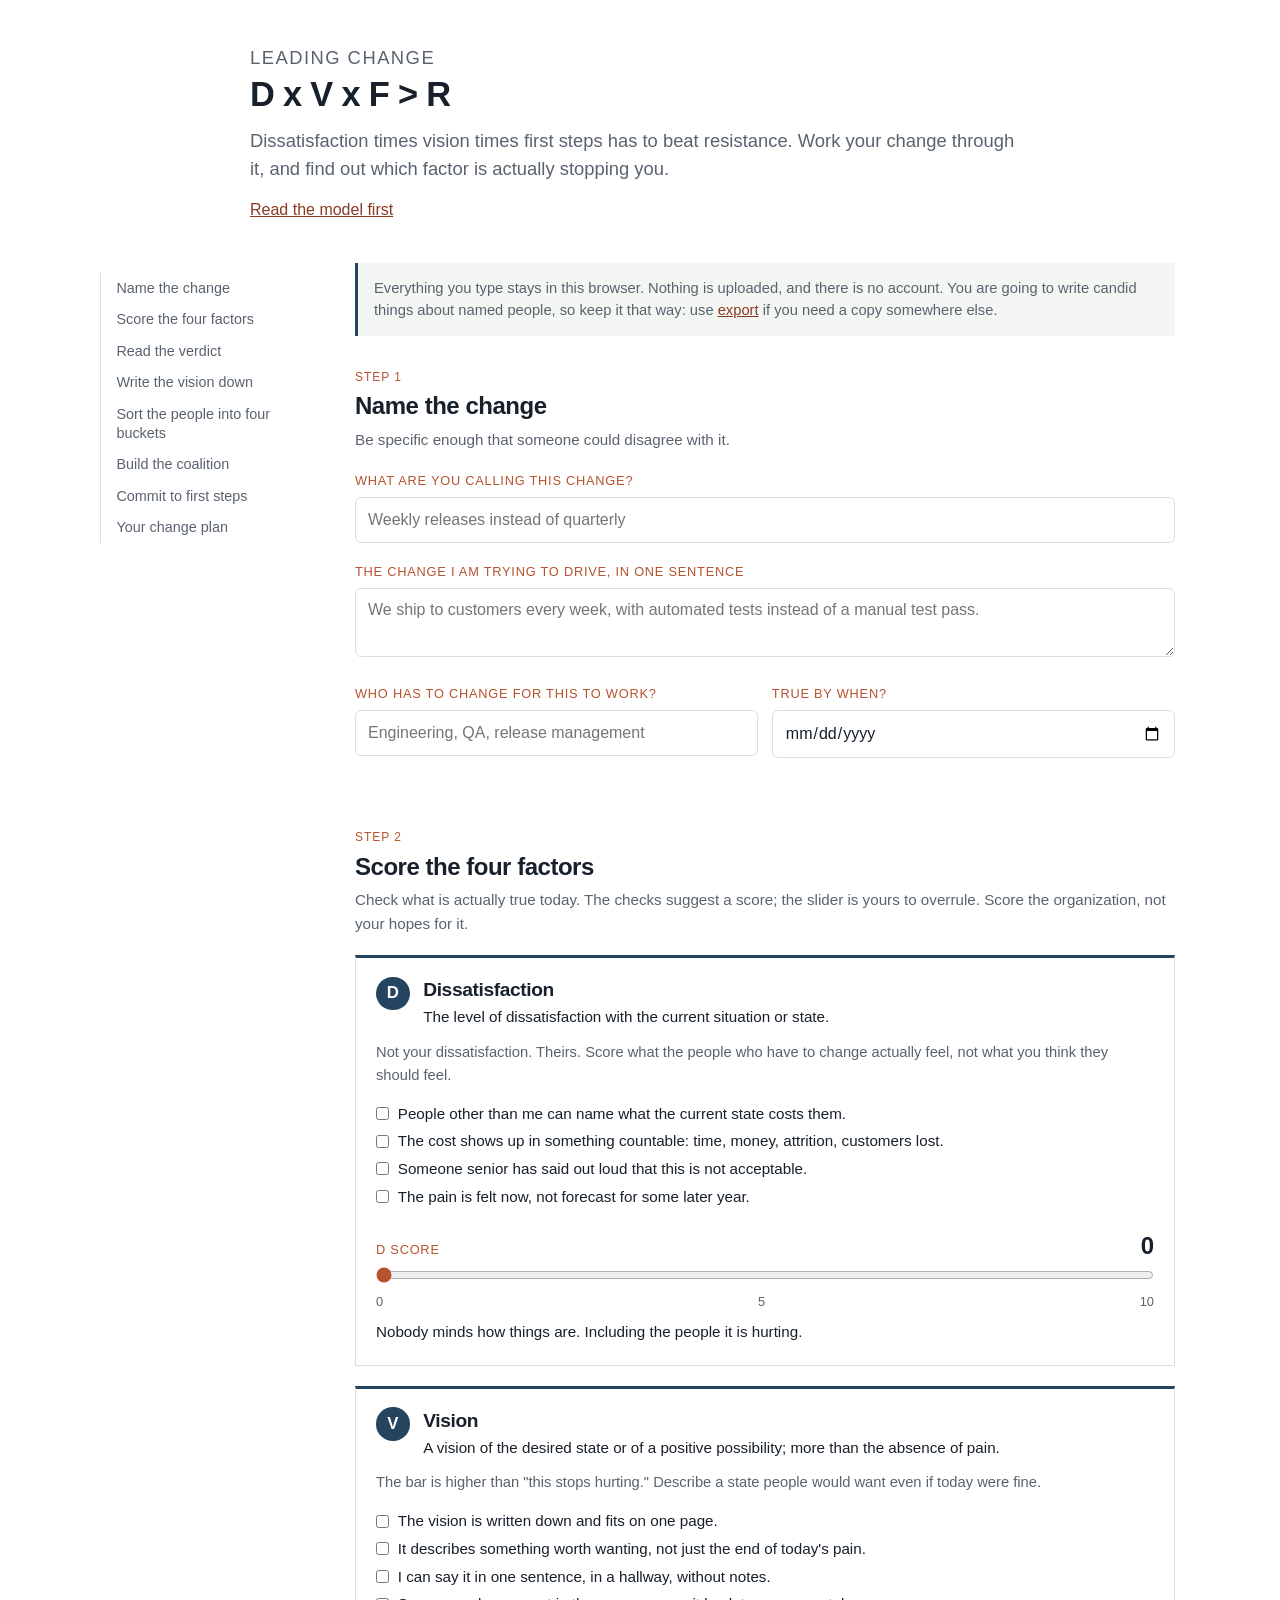
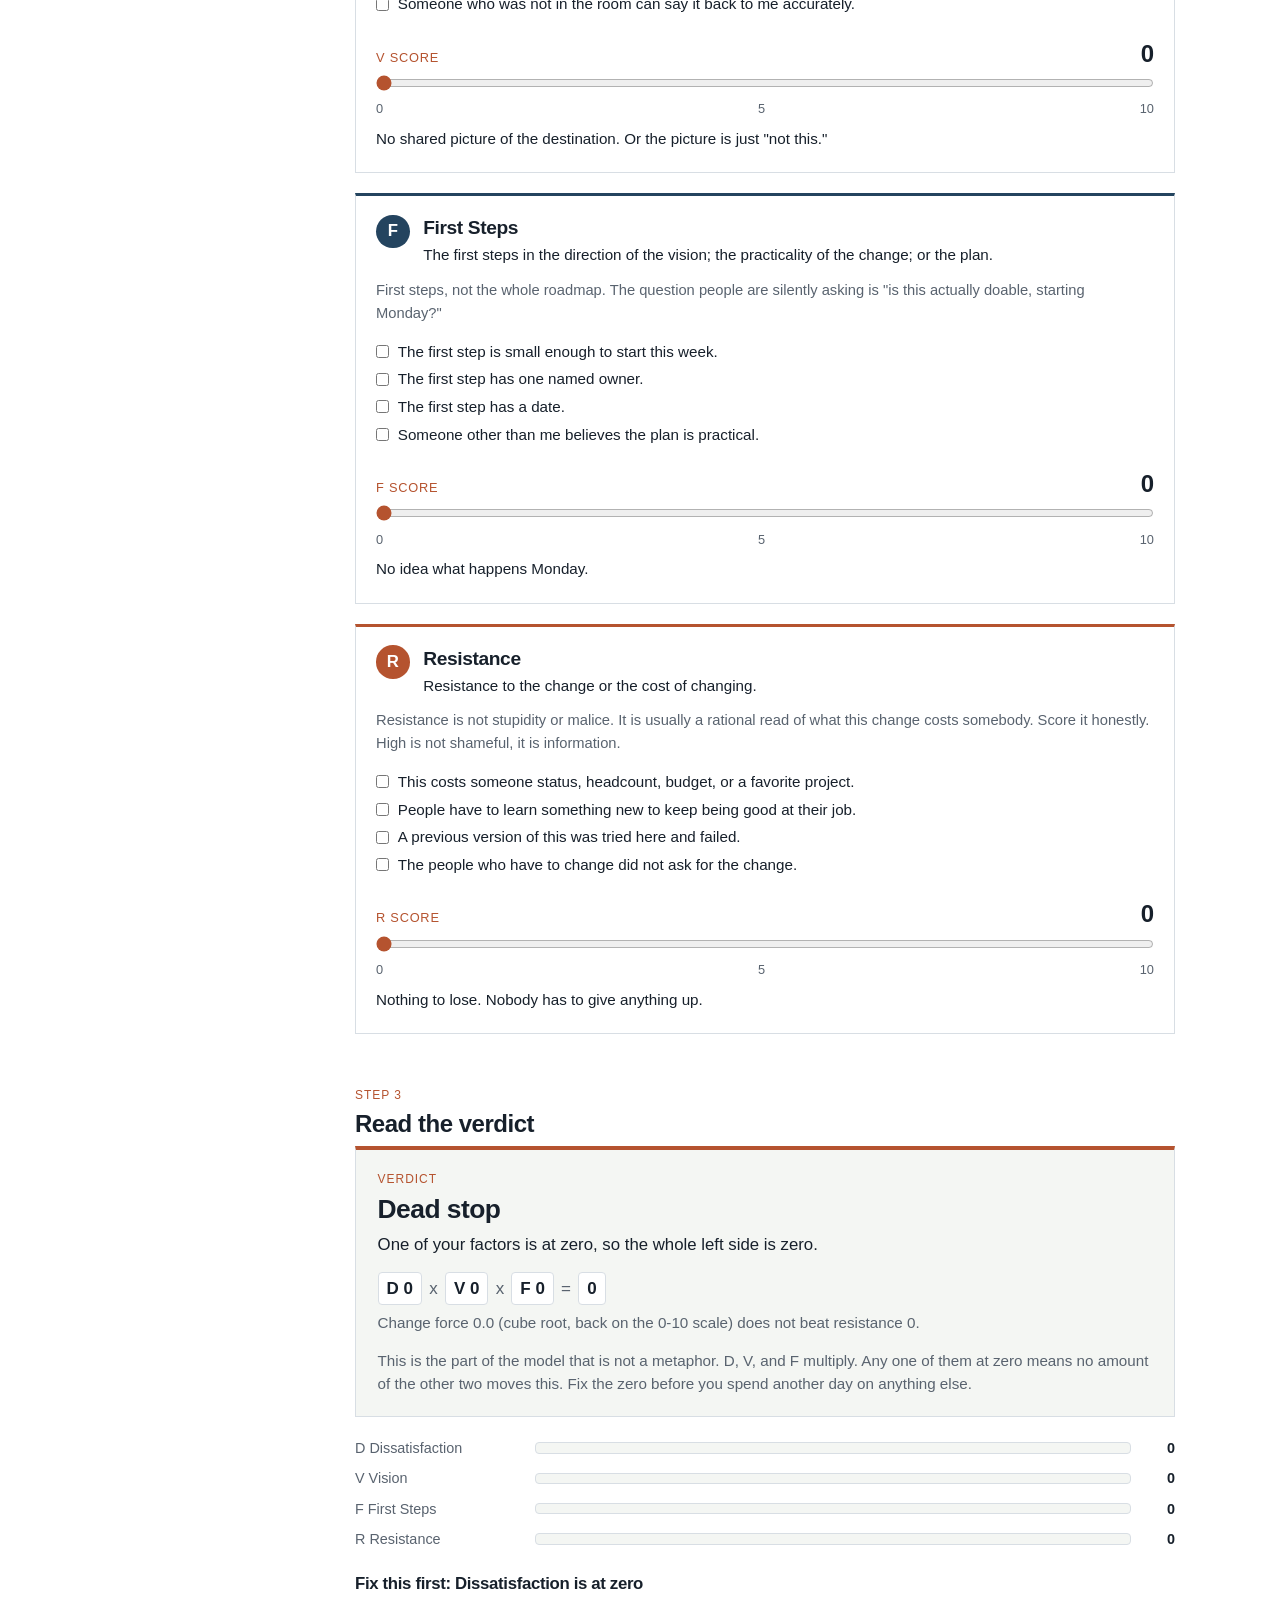
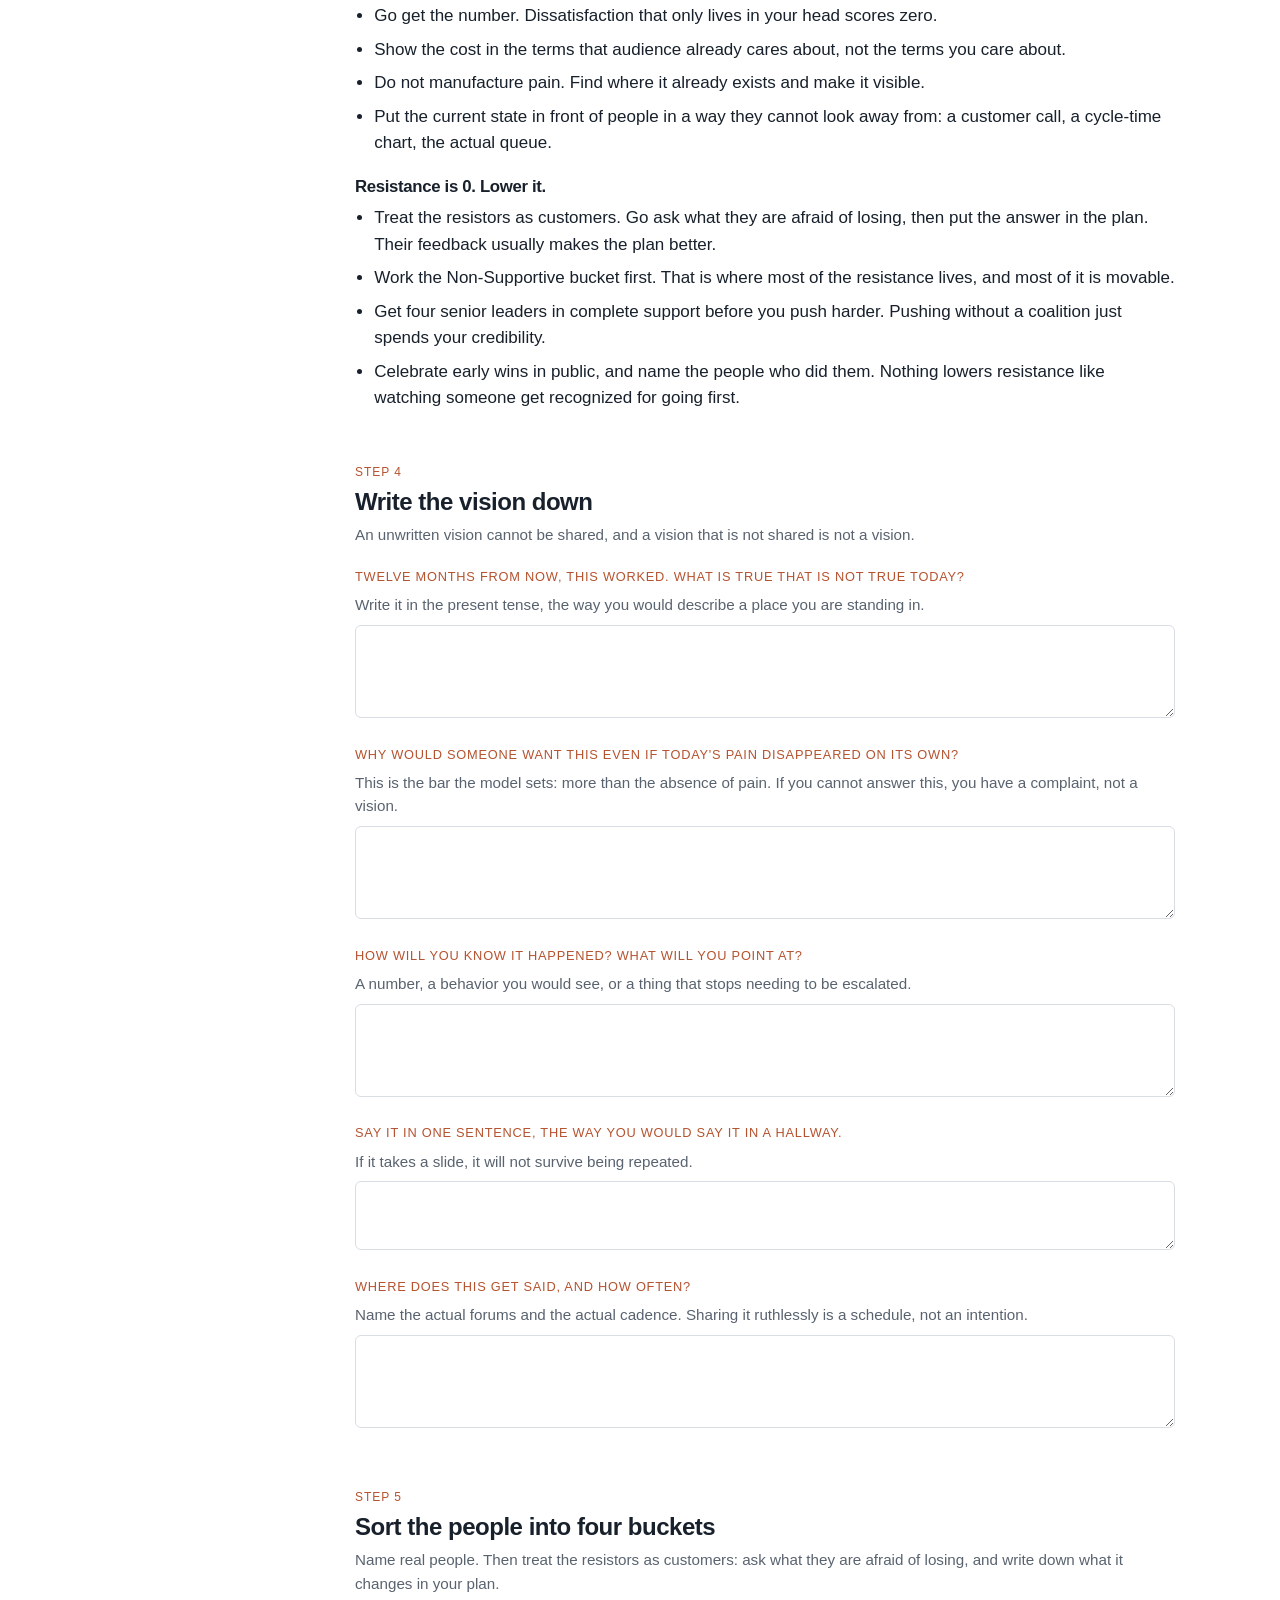
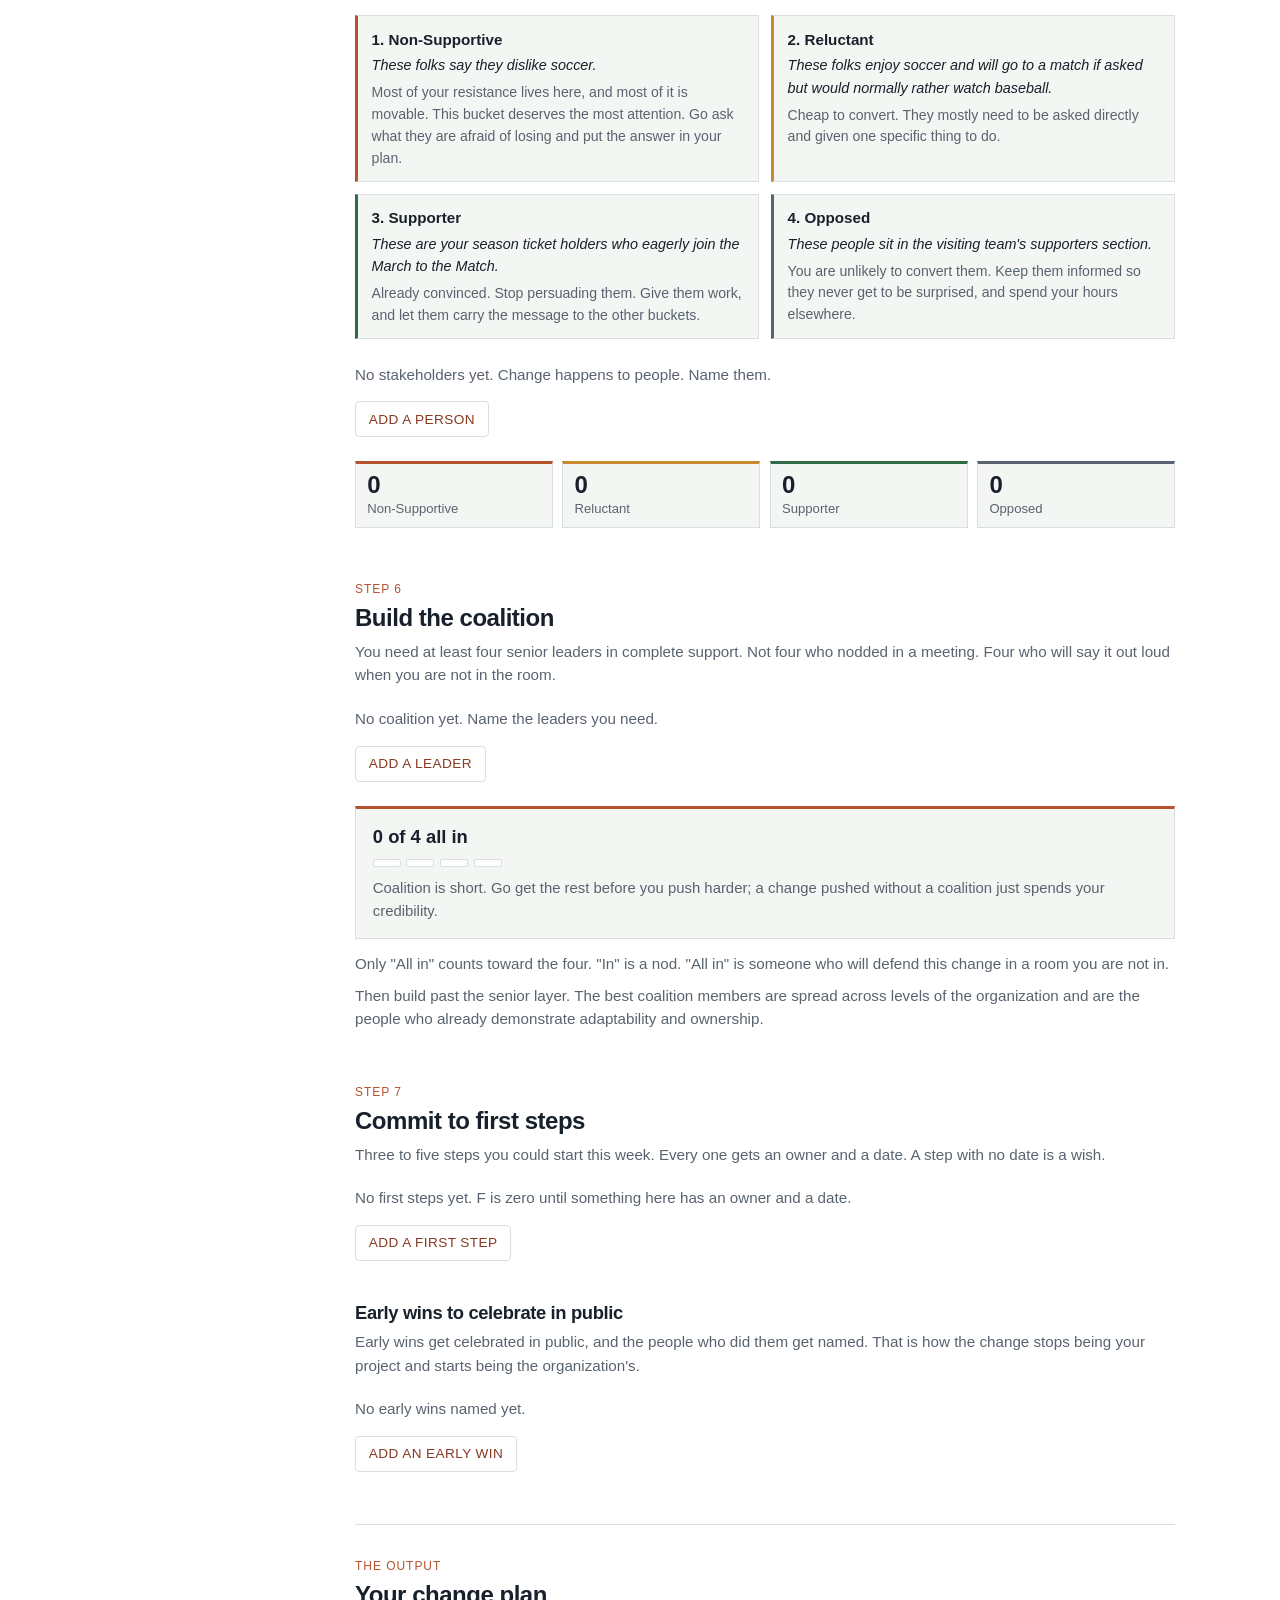
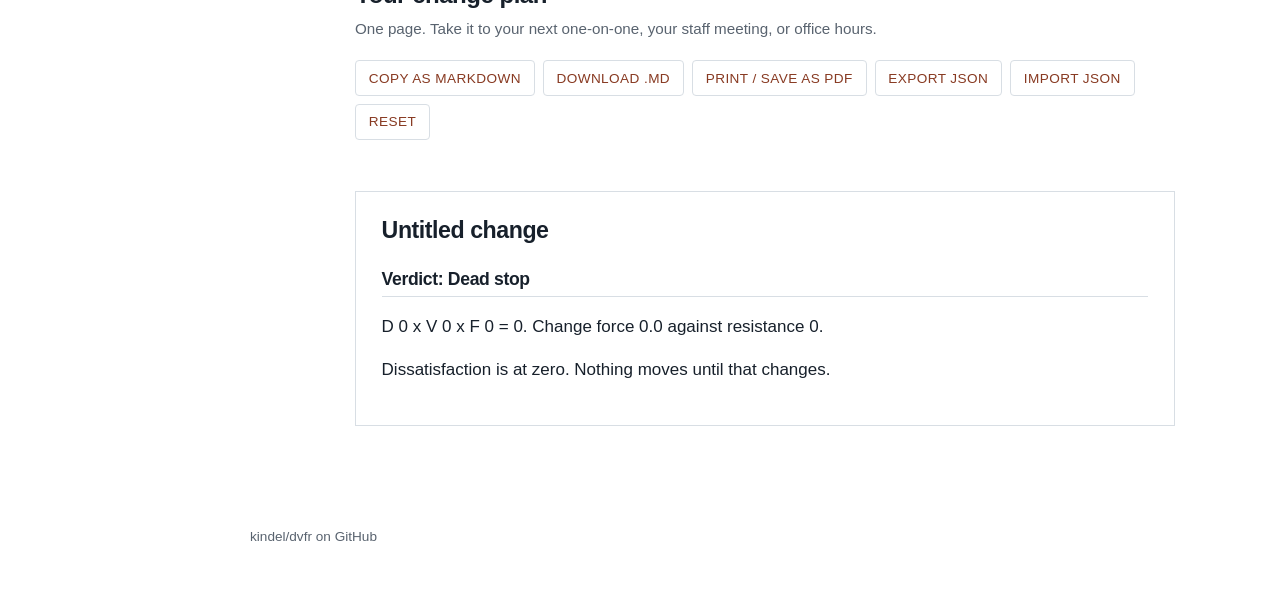
==== index.html @ 6edaa1fa "Add the D x V x F > R change workbook A browser-based workbook for the change model from "How to be " ====
<!DOCTYPE html>
<html lang="en">
<head>
  <meta charset="utf-8">
  <meta name="viewport" content="width=device-width, initial-scale=1">
  <title>Change workbook: D x V x F &gt; R</title>
  <link rel="stylesheet" href="css/dvfr.css">
</head>
<body>
  <main class="dvfr-page">
    <header class="dvfr-lede">
      <p class="dvfr-eyebrow">Leading change</p>
      <h1>D x V x F &gt; R</h1>
      <p>Dissatisfaction times vision times first steps has to beat resistance. Work your change
        through it, and find out which factor is actually stopping you.</p>
      <p class="dvfr-lede-links">
        <a href="guide.html" id="dvfr-guide-link">Read the model first</a>
      </p>
    </header>

    <div class="dvfr-shell">
      <nav class="dvfr-rail" id="dvfr-rail" aria-label="Workbook steps"></nav>

      <div class="dvfr-app" id="dvfr-app">
        <p class="dvfr-privacy" id="dvfr-privacy">
          Everything you type stays in this browser. Nothing is uploaded, and there is no account.
          You are going to write candid things about named people, so keep it that way: use
          <a href="#dvfr-step-plan">export</a> if you need a copy somewhere else.
        </p>

        <section class="dvfr-step" id="dvfr-step-change" aria-labelledby="dvfr-h-change">
          <p class="dvfr-eyebrow">Step 1</p>
          <h2 id="dvfr-h-change">Name the change</h2>
          <p class="dvfr-step-help">Be specific enough that someone could disagree with it.</p>

          <div class="dvfr-field">
            <label for="dvfr-title">What are you calling this change?</label>
            <input id="dvfr-title" type="text" autocomplete="off"
              placeholder="Weekly releases instead of quarterly">
          </div>

          <div class="dvfr-field">
            <label for="dvfr-sentence">The change I am trying to drive, in one sentence</label>
            <textarea id="dvfr-sentence" rows="2"
              placeholder="We ship to customers every week, with automated tests instead of a manual test pass."></textarea>
          </div>

          <div class="dvfr-grid-2">
            <div class="dvfr-field">
              <label for="dvfr-who">Who has to change for this to work?</label>
              <input id="dvfr-who" type="text" autocomplete="off"
                placeholder="Engineering, QA, release management">
            </div>
            <div class="dvfr-field">
              <label for="dvfr-by">True by when?</label>
              <input id="dvfr-by" type="date">
            </div>
          </div>
        </section>

        <section class="dvfr-step" id="dvfr-step-score" aria-labelledby="dvfr-h-score">
          <p class="dvfr-eyebrow">Step 2</p>
          <h2 id="dvfr-h-score">Score the four factors</h2>
          <p class="dvfr-step-help">Check what is actually true today. The checks suggest a score;
            the slider is yours to overrule. Score the organization, not your hopes for it.</p>
          <div id="dvfr-factors" class="dvfr-factors">
            <p class="dvfr-empty">Loading the model&hellip;</p>
          </div>
        </section>

        <section class="dvfr-step" id="dvfr-step-verdict" aria-labelledby="dvfr-h-verdict">
          <p class="dvfr-eyebrow">Step 3</p>
          <h2 id="dvfr-h-verdict">Read the verdict</h2>
          <div id="dvfr-verdict" class="dvfr-verdict" aria-live="polite"></div>
        </section>

        <section class="dvfr-step" id="dvfr-step-vision" aria-labelledby="dvfr-h-vision">
          <p class="dvfr-eyebrow">Step 4</p>
          <h2 id="dvfr-h-vision">Write the vision down</h2>
          <p class="dvfr-step-help">An unwritten vision cannot be shared, and a vision that is not
            shared is not a vision.</p>
          <div id="dvfr-vision"></div>
        </section>

        <section class="dvfr-step" id="dvfr-step-people" aria-labelledby="dvfr-h-people">
          <p class="dvfr-eyebrow">Step 5</p>
          <h2 id="dvfr-h-people">Sort the people into four buckets</h2>
          <p class="dvfr-step-help">Name real people. Then treat the resistors as customers: ask
            what they are afraid of losing, and write down what it changes in your plan.</p>
          <div id="dvfr-bucket-legend" class="dvfr-legend"></div>
          <div id="dvfr-people" class="dvfr-cards"></div>
          <p class="dvfr-actions">
            <button type="button" class="dvfr-btn" id="dvfr-add-person">Add a person</button>
          </p>
          <div id="dvfr-people-read" class="dvfr-readout" aria-live="polite"></div>
        </section>

        <section class="dvfr-step" id="dvfr-step-coalition" aria-labelledby="dvfr-h-coalition">
          <p class="dvfr-eyebrow">Step 6</p>
          <h2 id="dvfr-h-coalition">Build the coalition</h2>
          <p class="dvfr-step-help" id="dvfr-coalition-rule"></p>
          <div id="dvfr-coalition" class="dvfr-cards"></div>
          <p class="dvfr-actions">
            <button type="button" class="dvfr-btn" id="dvfr-add-ally">Add a leader</button>
          </p>
          <div id="dvfr-coalition-read" class="dvfr-readout" aria-live="polite"></div>
        </section>

        <section class="dvfr-step" id="dvfr-step-steps" aria-labelledby="dvfr-h-steps">
          <p class="dvfr-eyebrow">Step 7</p>
          <h2 id="dvfr-h-steps">Commit to first steps</h2>
          <p class="dvfr-step-help" id="dvfr-steps-help"></p>
          <div id="dvfr-steps" class="dvfr-cards"></div>
          <p class="dvfr-actions">
            <button type="button" class="dvfr-btn" id="dvfr-add-step">Add a first step</button>
          </p>
          <div id="dvfr-steps-read" class="dvfr-readout" aria-live="polite"></div>

          <h3 class="dvfr-subhead">Early wins to celebrate in public</h3>
          <p class="dvfr-step-help" id="dvfr-wins-help"></p>
          <div id="dvfr-wins" class="dvfr-cards"></div>
          <p class="dvfr-actions">
            <button type="button" class="dvfr-btn" id="dvfr-add-win">Add an early win</button>
          </p>
        </section>

        <section class="dvfr-step dvfr-step-plan" id="dvfr-step-plan" aria-labelledby="dvfr-h-plan">
          <p class="dvfr-eyebrow">The output</p>
          <h2 id="dvfr-h-plan">Your change plan</h2>
          <p class="dvfr-step-help dvfr-no-print">One page. Take it to your next one-on-one, your
            staff meeting, or office hours.</p>
          <p class="dvfr-actions dvfr-no-print">
            <button type="button" class="dvfr-btn" id="dvfr-copy">Copy as Markdown</button>
            <button type="button" class="dvfr-btn" id="dvfr-download">Download .md</button>
            <button type="button" class="dvfr-btn" id="dvfr-print">Print / Save as PDF</button>
            <button type="button" class="dvfr-btn" id="dvfr-export">Export JSON</button>
            <button type="button" class="dvfr-btn" id="dvfr-import">Import JSON</button>
            <button type="button" class="dvfr-btn dvfr-btn-danger" id="dvfr-reset">Reset</button>
            <input type="file" id="dvfr-import-file" accept="application/json,.json" hidden>
          </p>
          <p class="dvfr-status dvfr-no-print" id="dvfr-status" role="status"></p>
          <div id="dvfr-plan" class="dvfr-plan"></div>
        </section>
      </div>
    </div>

    <p class="dvfr-repo dvfr-no-print">
      <a href="https://github.com/kindel/dvfr" target="_blank" rel="noopener">kindel/dvfr on GitHub</a>
    </p>
  </main>
  <script src="js/dvfr.js" defer></script>
</body>
</html>
---- css/dvfr.css ----
:root {
  --dvfr-ink: var(--kld-ink, #17202b);
  --dvfr-paper: var(--kld-paper, #ffffff);
  --dvfr-line: var(--kld-line, #d8dee4);
  --dvfr-muted: var(--kld-muted, #59636f);
  --dvfr-accent: var(--kld-rust, #b5532f);
  --dvfr-accent-dark: var(--kld-rust-dark, #883a22);
  --dvfr-wash: var(--kld-wash, #f4f6f3);
  --dvfr-blue: var(--kld-blue, #24445f);
  --dvfr-sage: var(--kld-sage, #dce7dc);
  --dvfr-green: #2f6b46;
}

*,
*::before,
*::after {
  box-sizing: border-box;
}

html {
  color-scheme: light;
}

body {
  margin: 0;
  min-height: 100vh;
  background: var(--dvfr-paper);
  color: var(--dvfr-ink);
  font-family: Inter, "Avenir Next", "Segoe UI", Helvetica, Arial, sans-serif;
  font-size: 17px;
  line-height: 1.55;
}

a {
  color: var(--dvfr-accent-dark);
}

a:hover {
  color: var(--dvfr-accent);
}

h1, h2, h3, h4, h5 {
  font-weight: 650;
  line-height: 1.25;
  letter-spacing: -0.02em;
}

.dvfr-page {
  padding-bottom: 4rem;
}

.dvfr-eyebrow {
  margin: 0 0 0.3rem;
  font-size: 0.75rem;
  letter-spacing: 0.08em;
  text-transform: uppercase;
  color: var(--dvfr-accent);
}

.dvfr-lede {
  max-width: 820px;
  margin: 0 auto;
  padding: 2.75rem 1.25rem 0;
}

.dvfr-lede h1 {
  margin: 0 0 0.7rem;
  font-size: 2.15rem;
}

.dvfr-lede > p {
  margin: 0;
  color: var(--dvfr-muted);
  font-size: 1.15rem;
}

.dvfr-lede-links {
  margin-top: 0.9rem !important;
  font-size: 1rem !important;
}

.dvfr-back {
  max-width: 820px;
  margin: 0 auto;
  padding: 1.5rem 1.25rem 0;
  font-size: 0.95rem;
}

.dvfr-back a {
  text-decoration: none;
}

.dvfr-shell {
  max-width: 1120px;
  margin: 0 auto;
  padding: 0 1.25rem;
  display: grid;
  grid-template-columns: 1fr;
  gap: 0 2.5rem;
}

.dvfr-app {
  max-width: 820px;
  margin: 2.5rem auto 0;
  padding: 0 1.25rem;
  min-width: 0;
}

.dvfr-shell .dvfr-app {
  padding: 0;
}

/* ------------------------------------------------------------------- rail */

.dvfr-rail {
  display: none;
}

@media (min-width: 1040px) {
  .dvfr-shell {
    grid-template-columns: 210px minmax(0, 1fr);
  }

  .dvfr-rail {
    display: block;
    position: sticky;
    top: 1.5rem;
    align-self: start;
    margin-top: 3.1rem;
    border-left: 1px solid var(--dvfr-line);
  }

  .dvfr-shell .dvfr-app {
    margin-top: 2.5rem;
  }
}

.dvfr-rail-list {
  list-style: none;
  counter-reset: rail;
  margin: 0;
  padding: 0;
}

.dvfr-rail-link {
  display: block;
  padding: 0.4rem 0 0.4rem 0.9rem;
  margin-left: -1px;
  border-left: 2px solid transparent;
  color: var(--dvfr-muted);
  text-decoration: none;
  font-size: 0.9rem;
  line-height: 1.3;
}

.dvfr-rail-link:hover {
  color: var(--dvfr-accent);
  border-left-color: var(--dvfr-accent);
}

/* ------------------------------------------------------------------ steps */

.dvfr-privacy {
  margin: 0 0 2rem;
  padding: 0.85rem 1rem;
  background: var(--dvfr-wash);
  border-left: 3px solid var(--dvfr-blue);
  color: var(--dvfr-muted);
  font-size: 0.92rem;
}

.dvfr-step {
  margin: 0 0 3.25rem;
  scroll-margin-top: 1.5rem;
}

.dvfr-step h2 {
  margin: 0 0 0.4rem;
  font-size: 1.5rem;
}

.dvfr-subhead {
  margin: 2.5rem 0 0.4rem;
  font-size: 1.15rem;
}

.dvfr-step-help,
.dvfr-help {
  margin: 0 0 1.25rem;
  color: var(--dvfr-muted);
  font-size: 0.95rem;
}

.dvfr-help {
  margin: 0 0 0.5rem;
}

.dvfr-empty {
  color: var(--dvfr-muted);
  font-size: 0.95rem;
}

/* ----------------------------------------------------------------- fields */

.dvfr-field {
  margin: 0 0 1.15rem;
}

.dvfr-field label {
  display: block;
  font-size: 0.8rem;
  letter-spacing: 0.06em;
  text-transform: uppercase;
  color: var(--dvfr-accent);
  margin-bottom: 0.4rem;
}

.dvfr-field input,
.dvfr-field textarea,
.dvfr-select {
  width: 100%;
  font: inherit;
  font-size: 1rem;
  color: var(--dvfr-ink);
  background: var(--dvfr-paper);
  border: 1px solid var(--dvfr-line);
  border-radius: 6px;
  padding: 0.6rem 0.75rem;
}

.dvfr-field textarea {
  resize: vertical;
  line-height: 1.5;
}

.dvfr-field input:focus,
.dvfr-field textarea:focus,
.dvfr-select:focus,
.dvfr-range:focus-visible,
.dvfr-btn:focus-visible,
.dvfr-link-btn:focus-visible,
.dvfr-rail-link:focus-visible,
.dvfr-check input:focus-visible {
  outline: 2px solid var(--dvfr-accent);
  outline-offset: 2px;
  border-color: var(--dvfr-accent);
}

.dvfr-select {
  appearance: none;
  -webkit-appearance: none;
  background-image: url("data:image/svg+xml,%3Csvg xmlns='http://www.w3.org/2000/svg' viewBox='0 0 12 8'%3E%3Cpolyline points='1,1 6,6 11,1' fill='none' stroke='%2317202b' stroke-width='1.5' stroke-linecap='round' stroke-linejoin='round'/%3E%3C/svg%3E");
  background-repeat: no-repeat;
  background-position: right 0.7rem center;
  background-size: 0.7rem;
  padding-right: 2rem;
}

.dvfr-grid-2,
.dvfr-grid-3 {
  display: grid;
  gap: 0 0.85rem;
  grid-template-columns: 1fr 1fr;
}

.dvfr-grid-3 {
  grid-template-columns: 1fr 1fr 1fr;
}

@media (max-width: 620px) {
  .dvfr-grid-2,
  .dvfr-grid-3 {
    grid-template-columns: 1fr;
  }
}

/* ---------------------------------------------------------------- factors */

.dvfr-factor {
  border: 1px solid var(--dvfr-line);
  border-top: 3px solid var(--dvfr-blue);
  background: var(--dvfr-paper);
  padding: 1.15rem 1.25rem 1.35rem;
  margin: 0 0 1.25rem;
}

.dvfr-factor-r {
  border-top-color: var(--dvfr-accent);
}

.dvfr-factor-head {
  display: flex;
  gap: 0.85rem;
  align-items: flex-start;
}

.dvfr-factor-letter {
  flex: 0 0 auto;
  display: inline-flex;
  align-items: center;
  justify-content: center;
  width: 2.1rem;
  height: 2.1rem;
  border-radius: 50%;
  background: var(--dvfr-blue);
  color: #fff;
  font-weight: 650;
  font-size: 1.05rem;
}

.dvfr-factor-r .dvfr-factor-letter,
.dvfr-guide-card.dvfr-factor-r .dvfr-factor-letter {
  background: var(--dvfr-accent);
}

.dvfr-factor-head-text h3 {
  margin: 0.1rem 0 0.2rem;
  font-size: 1.2rem;
}

.dvfr-factor-def {
  margin: 0;
  color: var(--dvfr-ink);
  font-size: 0.95rem;
}

.dvfr-factor-help {
  margin: 0.75rem 0 1rem;
  color: var(--dvfr-muted);
  font-size: 0.92rem;
}

.dvfr-checks {
  list-style: none;
  margin: 0 0 1.25rem;
  padding: 0;
}

.dvfr-checks li {
  margin: 0 0 0.4rem;
}

.dvfr-check {
  display: flex;
  gap: 0.55rem;
  align-items: flex-start;
  font-size: 0.95rem;
  line-height: 1.4;
  cursor: pointer;
}

.dvfr-check input {
  margin: 0.28rem 0 0;
  accent-color: var(--dvfr-accent);
  flex: 0 0 auto;
}

.dvfr-score-row {
  display: flex;
  align-items: baseline;
  justify-content: space-between;
  gap: 1rem;
}

.dvfr-score-label {
  font-size: 0.8rem;
  letter-spacing: 0.06em;
  text-transform: uppercase;
  color: var(--dvfr-accent);
}

.dvfr-score-value {
  font-size: 1.5rem;
  font-weight: 650;
  font-variant-numeric: tabular-nums;
}

.dvfr-range {
  width: 100%;
  margin: 0.2rem 0 0;
  accent-color: var(--dvfr-accent);
}

.dvfr-scale {
  display: flex;
  justify-content: space-between;
  color: var(--dvfr-muted);
  font-size: 0.8rem;
}

.dvfr-anchor {
  margin: 0.5rem 0 0;
  font-size: 0.95rem;
  color: var(--dvfr-ink);
}

.dvfr-suggestion {
  margin: 0.5rem 0 0;
  font-size: 0.88rem;
  color: var(--dvfr-muted);
}

.dvfr-link-btn {
  appearance: none;
  background: none;
  border: none;
  padding: 0;
  font: inherit;
  font-size: inherit;
  color: var(--dvfr-accent-dark);
  text-decoration: underline;
  cursor: pointer;
}

.dvfr-link-btn:hover {
  color: var(--dvfr-accent);
}

/* ---------------------------------------------------------------- verdict */

.dvfr-verdict-head {
  border: 1px solid var(--dvfr-line);
  border-top: 4px solid var(--dvfr-blue);
  background: var(--dvfr-wash);
  padding: 1.25rem 1.35rem;
}

.dvfr-verdict-zero,
.dvfr-verdict-stalled {
  border-top-color: var(--dvfr-accent);
}

.dvfr-verdict-fragile {
  border-top-color: #c8892f;
}

.dvfr-verdict-moving,
.dvfr-verdict-unstoppable {
  border-top-color: var(--dvfr-green);
}

.dvfr-verdict-label {
  margin: 0 0 0.35rem;
  font-size: 1.65rem;
}

.dvfr-verdict-headline {
  margin: 0 0 0.9rem;
  font-size: 1.05rem;
}

.dvfr-verdict-body {
  margin: 0.9rem 0 0;
  color: var(--dvfr-muted);
  font-size: 0.95rem;
}

.dvfr-math {
  display: flex;
  flex-wrap: wrap;
  align-items: center;
  gap: 0.45rem;
  margin: 0 0 0.35rem;
}

.dvfr-math-part {
  display: inline-block;
  background: var(--dvfr-paper);
  border: 1px solid var(--dvfr-line);
  border-radius: 4px;
  padding: 0.15rem 0.5rem;
  font-variant-numeric: tabular-nums;
  font-weight: 600;
}

.dvfr-math-op {
  color: var(--dvfr-muted);
}

.dvfr-math-scale {
  margin: 0;
  font-size: 0.95rem;
  color: var(--dvfr-muted);
}

.dvfr-bars {
  margin: 1.25rem 0 0;
}

.dvfr-bar-row {
  display: grid;
  grid-template-columns: 10.5rem minmax(0, 1fr) 2rem;
  align-items: center;
  gap: 0.75rem;
  margin: 0 0 0.5rem;
  font-size: 0.9rem;
}

.dvfr-bar-label {
  color: var(--dvfr-muted);
}

.dvfr-bar-row.is-weak .dvfr-bar-label,
.dvfr-bar-row.is-weak .dvfr-bar-value {
  color: var(--dvfr-accent-dark);
  font-weight: 650;
}

.dvfr-bar-track {
  display: block;
  height: 0.7rem;
  background: var(--dvfr-wash);
  border: 1px solid var(--dvfr-line);
  border-radius: 4px;
  overflow: hidden;
}

.dvfr-bar-fill {
  display: block;
  height: 100%;
  background: var(--dvfr-blue);
}

.dvfr-bar-row.is-resistance .dvfr-bar-fill {
  background: var(--dvfr-accent);
}

.dvfr-bar-row.is-weak .dvfr-bar-fill {
  background: var(--dvfr-accent-dark);
}

.dvfr-bar-value {
  text-align: right;
  font-variant-numeric: tabular-nums;
  font-weight: 600;
}

@media (max-width: 620px) {
  .dvfr-bar-row {
    grid-template-columns: 7.5rem minmax(0, 1fr) 1.6rem;
    font-size: 0.82rem;
  }
}

.dvfr-plays {
  margin: 1.5rem 0 0;
}

.dvfr-plays h4 {
  margin: 1.25rem 0 0.5rem;
  font-size: 1.05rem;
}

.dvfr-plays ul {
  margin: 0;
  padding-left: 1.2rem;
}

.dvfr-plays li {
  margin: 0 0 0.45rem;
}

/* ----------------------------------------------------------------- people */

.dvfr-legend {
  display: grid;
  grid-template-columns: 1fr 1fr;
  gap: 0.75rem;
  margin: 0 0 1.5rem;
}

@media (max-width: 620px) {
  .dvfr-legend {
    grid-template-columns: 1fr;
  }
}

/* Each bucket sets one variable, so cards, legend tiles and tally tiles can tint
   themselves without depending on rule order. */
.dvfr-bucket-non_supportive { --dvfr-bucket: var(--dvfr-accent); }
.dvfr-bucket-reluctant { --dvfr-bucket: #c8892f; }
.dvfr-bucket-supporter { --dvfr-bucket: var(--dvfr-green); }
.dvfr-bucket-opposed { --dvfr-bucket: var(--dvfr-muted); }

.dvfr-ally-not_asked { --dvfr-ally: var(--dvfr-line); }
.dvfr-ally-asked { --dvfr-ally: #c8892f; }
.dvfr-ally-in { --dvfr-ally: var(--dvfr-sage); }
.dvfr-ally-all_in { --dvfr-ally: var(--dvfr-green); }

.dvfr-legend-item {
  border: 1px solid var(--dvfr-line);
  border-left: 3px solid var(--dvfr-bucket, var(--dvfr-muted));
  background: var(--dvfr-wash);
  padding: 0.7rem 0.85rem;
}

.dvfr-legend-name {
  margin: 0 0 0.2rem;
  font-weight: 650;
  font-size: 0.95rem;
}

.dvfr-legend-def {
  margin: 0 0 0.35rem;
  font-size: 0.9rem;
  font-style: italic;
  color: var(--dvfr-ink);
}

.dvfr-legend-guide {
  margin: 0;
  font-size: 0.88rem;
  color: var(--dvfr-muted);
}

.dvfr-card {
  border: 1px solid var(--dvfr-line);
  border-left: 3px solid var(--dvfr-bucket, var(--dvfr-ally, var(--dvfr-line)));
  background: var(--dvfr-paper);
  padding: 1rem 1.1rem 0.35rem;
  margin: 0 0 0.85rem;
}

.dvfr-card-actions {
  margin: 0 0 0.75rem;
  text-align: right;
}

.dvfr-remove {
  font-size: 0.85rem;
  color: var(--dvfr-muted);
}

.dvfr-actions {
  display: flex;
  flex-wrap: wrap;
  gap: 0.5rem;
  margin: 0 0 1.5rem;
}

.dvfr-btn {
  appearance: none;
  font: inherit;
  font-size: 0.85rem;
  letter-spacing: 0.03em;
  text-transform: uppercase;
  color: var(--dvfr-accent-dark);
  background: var(--dvfr-paper);
  border: 1px solid var(--dvfr-line);
  border-radius: 4px;
  padding: 0.4rem 0.8rem;
  cursor: pointer;
}

.dvfr-btn:hover {
  border-color: var(--dvfr-accent);
  color: var(--dvfr-accent);
}

.dvfr-btn-primary {
  background: var(--dvfr-accent);
  border-color: var(--dvfr-accent);
  color: #fff;
  text-decoration: none;
  display: inline-block;
}

.dvfr-btn-primary:hover {
  background: var(--dvfr-accent-dark);
  border-color: var(--dvfr-accent-dark);
  color: #fff;
}

.dvfr-btn-danger:hover {
  border-color: var(--dvfr-accent);
  color: var(--dvfr-accent);
}

.dvfr-status {
  margin: -0.75rem 0 1.25rem;
  min-height: 1.2rem;
  font-size: 0.9rem;
  color: var(--dvfr-muted);
}

.dvfr-readout {
  margin: 0.5rem 0 0;
}

.dvfr-tally {
  display: grid;
  grid-template-columns: repeat(4, 1fr);
  gap: 0.6rem;
  margin: 0 0 1rem;
}

@media (max-width: 620px) {
  .dvfr-tally {
    grid-template-columns: repeat(2, 1fr);
  }
}

.dvfr-tally-item {
  border: 1px solid var(--dvfr-line);
  border-top: 3px solid var(--dvfr-bucket, var(--dvfr-muted));
  background: var(--dvfr-wash);
  padding: 0.5rem 0.7rem;
}

.dvfr-tally-count {
  display: block;
  font-size: 1.5rem;
  font-weight: 650;
  line-height: 1.1;
}

.dvfr-tally-name {
  display: block;
  font-size: 0.82rem;
  color: var(--dvfr-muted);
}

.dvfr-warning {
  margin: 0 0 0.6rem;
  padding: 0.6rem 0.85rem;
  border-left: 3px solid var(--dvfr-accent);
  background: var(--dvfr-wash);
  font-size: 0.93rem;
}

.dvfr-worklist {
  margin: 1.25rem 0 0;
}

.dvfr-worklist h4 {
  margin: 0 0 0.5rem;
  font-size: 1rem;
}

.dvfr-worklist ol {
  margin: 0;
  padding-left: 1.25rem;
}

.dvfr-worklist li {
  margin: 0 0 0.35rem;
  font-size: 0.95rem;
}

.dvfr-flag {
  display: inline-block;
  margin-left: 0.4rem;
  font-size: 0.7rem;
  letter-spacing: 0.04em;
  text-transform: uppercase;
  color: var(--dvfr-accent-dark);
  border: 1px solid var(--dvfr-line);
  background: var(--dvfr-wash);
  padding: 0.05rem 0.4rem;
  border-radius: 3px;
  vertical-align: middle;
}

/* -------------------------------------------------------------- coalition */

.dvfr-meter {
  border: 1px solid var(--dvfr-line);
  border-top: 3px solid var(--dvfr-accent);
  background: var(--dvfr-wash);
  padding: 0.9rem 1.05rem;
  margin: 0 0 0.85rem;
}

.dvfr-meter.is-met {
  border-top-color: var(--dvfr-green);
}

.dvfr-meter-count {
  margin: 0 0 0.5rem;
  font-size: 1.15rem;
  font-weight: 650;
}

.dvfr-pips {
  display: flex;
  gap: 0.35rem;
  margin: 0 0 0.6rem;
}

.dvfr-pip {
  width: 1.75rem;
  height: 0.5rem;
  border-radius: 2px;
  background: var(--dvfr-paper);
  border: 1px solid var(--dvfr-line);
}

.dvfr-pip.is-on {
  background: var(--dvfr-green);
  border-color: var(--dvfr-green);
}

.dvfr-meter-note {
  margin: 0;
  font-size: 0.93rem;
  color: var(--dvfr-muted);
}

/* ------------------------------------------------------------------- plan */

.dvfr-step-plan {
  border-top: 1px solid var(--dvfr-line);
  padding-top: 2rem;
}

.dvfr-plan {
  border: 1px solid var(--dvfr-line);
  background: var(--dvfr-paper);
  padding: 1.5rem 1.6rem;
}

.dvfr-plan-title {
  margin: 0 0 0.75rem;
  font-size: 1.45rem;
}

.dvfr-plan-line {
  margin: 0 0 0.3rem;
  font-size: 0.95rem;
}

.dvfr-plan-label {
  display: inline-block;
  margin-right: 0.4rem;
  font-size: 0.75rem;
  letter-spacing: 0.06em;
  text-transform: uppercase;
  color: var(--dvfr-accent);
}

.dvfr-plan-block {
  margin: 1.5rem 0 0;
}

.dvfr-plan-block h4 {
  margin: 0 0 0.5rem;
  font-size: 1.1rem;
  padding-bottom: 0.3rem;
  border-bottom: 1px solid var(--dvfr-line);
}

.dvfr-plan-block h5 {
  margin: 0.9rem 0 0.3rem;
  font-size: 0.95rem;
  color: var(--dvfr-accent-dark);
}

.dvfr-plan-block ul {
  margin: 0;
  padding-left: 1.2rem;
}

.dvfr-plan-block li {
  margin: 0 0 0.4rem;
  font-size: 0.95rem;
}

.dvfr-plan-sub {
  margin: 0.75rem 0 0;
}

.dvfr-plan-sub p:last-child {
  margin: 0;
  font-size: 0.95rem;
}

.dvfr-plan-quote {
  margin: 0 0 0.75rem;
  padding-left: 0.9rem;
  border-left: 3px solid var(--dvfr-accent);
  font-size: 1.05rem;
}

.dvfr-plan-note {
  color: var(--dvfr-muted);
  font-size: 0.9rem;
}

.dvfr-plan-meta {
  display: inline-block;
  margin-left: 0.4rem;
  font-size: 0.8rem;
  color: var(--dvfr-muted);
  font-variant-numeric: tabular-nums;
}

/* ------------------------------------------------------------------ guide */

.dvfr-guide-formula {
  border: 1px solid var(--dvfr-line);
  background: var(--dvfr-wash);
  padding: 1.5rem 1.6rem;
  margin: 0 0 2.5rem;
}

.dvfr-formula-row {
  display: flex;
  flex-wrap: wrap;
  align-items: center;
  gap: 0.6rem;
  margin: 0 0 1rem;
  font-size: 1.75rem;
  font-weight: 650;
}

.dvfr-formula-letter {
  display: inline-flex;
  align-items: center;
  justify-content: center;
  min-width: 2.6rem;
  height: 2.6rem;
  border-radius: 50%;
  background: var(--dvfr-blue);
  color: #fff;
}

.dvfr-formula-row .dvfr-formula-letter:last-child {
  background: var(--dvfr-accent);
}

.dvfr-formula-op {
  color: var(--dvfr-muted);
}

.dvfr-formula-statement {
  margin: 0 0 0.75rem;
  font-size: 1.1rem;
}

.dvfr-formula-note {
  margin: 0;
  color: var(--dvfr-muted);
  font-size: 0.97rem;
}

.dvfr-guide-grid {
  display: grid;
  grid-template-columns: 1fr 1fr;
  gap: 0.85rem;
  margin: 0 0 2.5rem;
}

@media (max-width: 620px) {
  .dvfr-guide-grid {
    grid-template-columns: 1fr;
  }
}

.dvfr-guide-card {
  border: 1px solid var(--dvfr-line);
  border-top: 3px solid var(--dvfr-blue);
  padding: 1rem 1.1rem;
}

.dvfr-guide-card.dvfr-factor-r {
  border-top-color: var(--dvfr-accent);
}

.dvfr-guide-card h3 {
  margin: 0.6rem 0 0.3rem;
  font-size: 1.15rem;
}

.dvfr-guide-card p {
  font-size: 0.93rem;
  margin: 0 0 0.5rem;
}

.dvfr-guide-card p:last-child {
  margin-bottom: 0;
  color: var(--dvfr-muted);
}

.dvfr-guide-buckets-list {
  margin: 0 0 2.5rem;
  padding-left: 1.25rem;
}

.dvfr-guide-buckets-list li {
  margin: 0 0 1rem;
  padding-left: 0.75rem;
  border-left: 3px solid var(--dvfr-line);
}

.dvfr-guide-buckets-list h3 {
  margin: 0 0 0.2rem;
  font-size: 1.1rem;
}

.dvfr-guide-buckets-list p {
  margin: 0 0 0.3rem;
  font-size: 0.95rem;
}

.dvfr-guide-intro {
  color: var(--dvfr-muted);
}

.dvfr-guide-section h2 {
  margin: 1.75rem 0 0.4rem;
  font-size: 1.25rem;
}

.dvfr-guide-section p {
  margin: 0;
}

.dvfr-guide-cta {
  margin: 2.5rem 0 1rem;
}

.dvfr-source {
  margin: 0;
  color: var(--dvfr-muted);
  font-size: 0.92rem;
}

.dvfr-repo {
  max-width: 820px;
  margin: 3rem auto 0;
  padding: 0 1.25rem;
  font-size: 0.85rem;
}

.dvfr-repo a {
  text-decoration: none;
  color: var(--dvfr-muted);
}

.dvfr-repo a:hover {
  color: var(--dvfr-accent);
}

/* ------------------------------------------------------------------ print */

@media print {
  body {
    font-size: 11pt;
    background: #fff;
  }

  .dvfr-lede,
  .dvfr-rail,
  .dvfr-privacy,
  .dvfr-repo,
  .dvfr-no-print,
  .dvfr-step:not(.dvfr-step-plan) {
    display: none !important;
  }

  .dvfr-shell {
    display: block;
    padding: 0;
    max-width: none;
  }

  .dvfr-app {
    margin: 0;
    padding: 0;
    max-width: none;
  }

  .dvfr-step-plan {
    border-top: none;
    padding-top: 0;
    margin: 0;
  }

  .dvfr-step-plan h2 {
    display: none;
  }

  .dvfr-step-plan .dvfr-eyebrow {
    display: none;
  }

  .dvfr-plan {
    border: none;
    padding: 0;
  }

  .dvfr-plan-block {
    break-inside: avoid;
  }

  a {
    color: #000;
    text-decoration: none;
  }
}
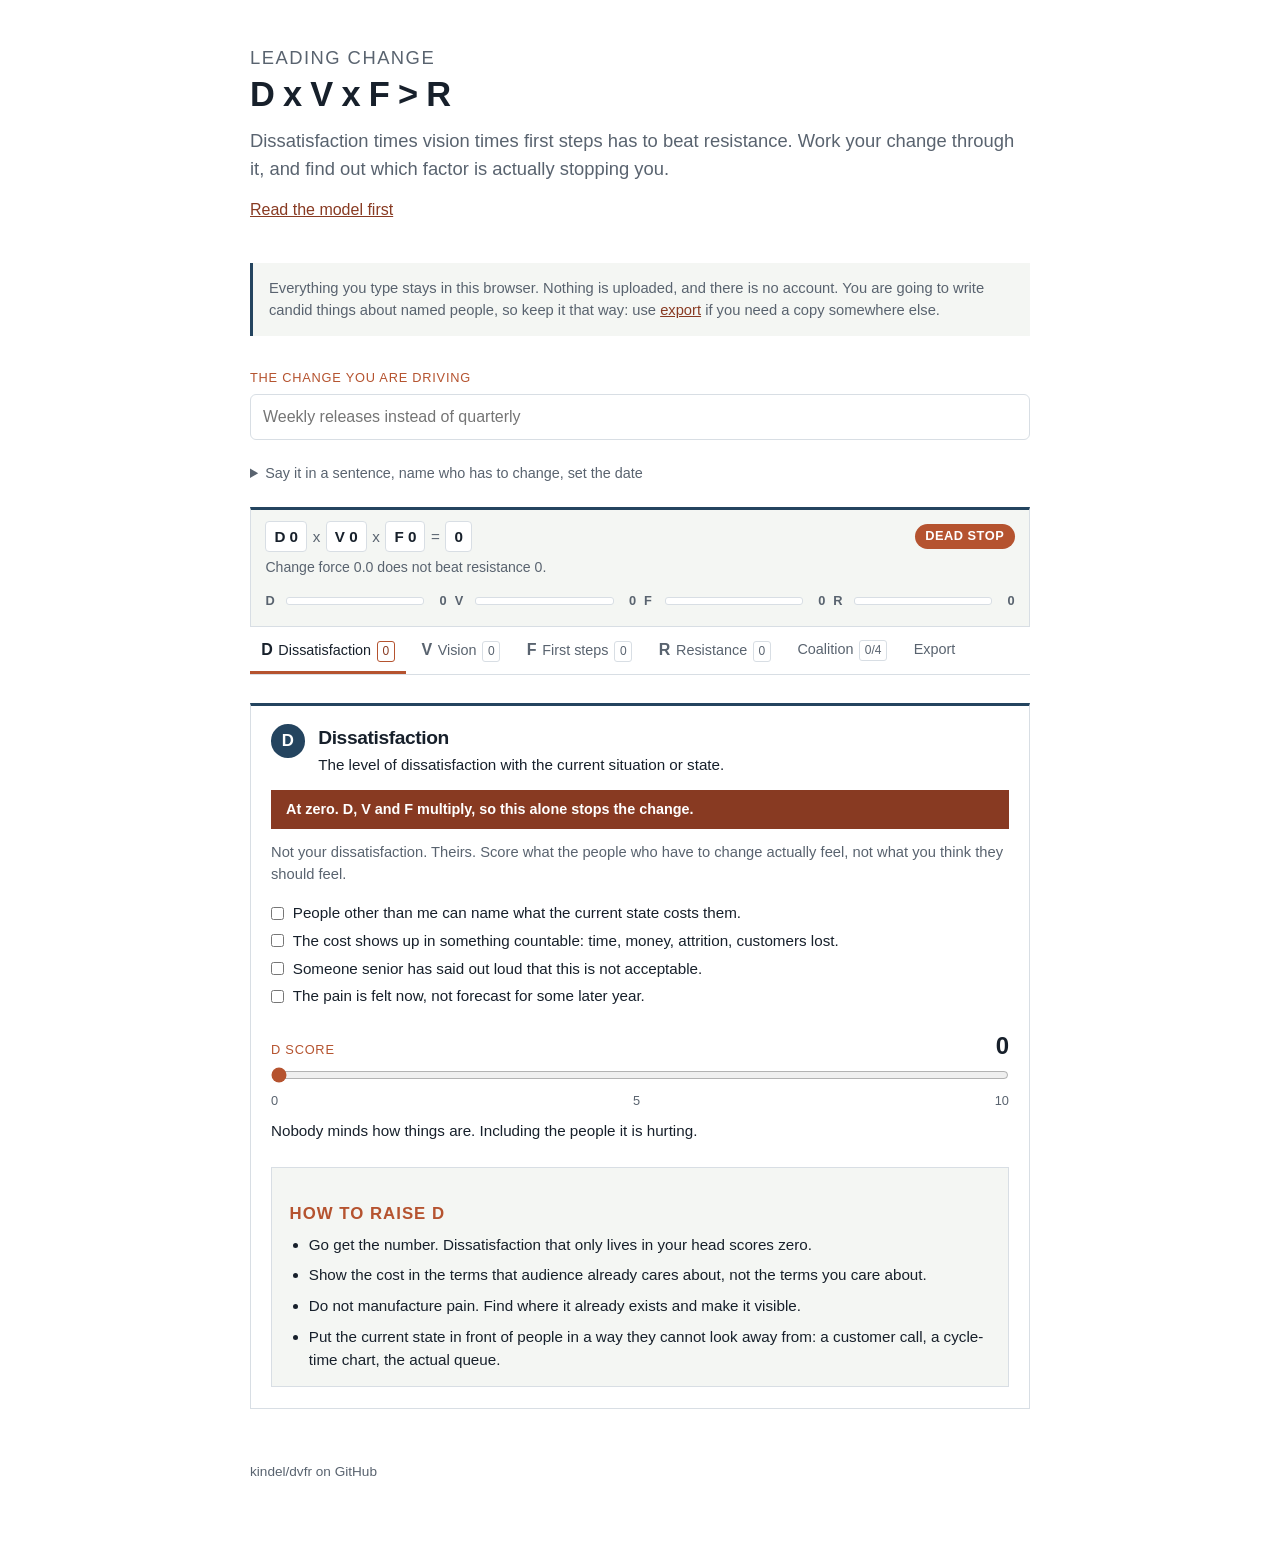
==== commit 093fe1c1: "Make the workbook tabbed with the score always on screen One tab per term of the formula plus coalit" ====
--- a/index.html
+++ b/index.html
@@ -18,73 +18,129 @@
       </p>
     </header>
 
-    <div class="dvfr-shell">
-      <nav class="dvfr-rail" id="dvfr-rail" aria-label="Workbook steps"></nav>
+    <div class="dvfr-app" id="dvfr-app">
+      <p class="dvfr-privacy" id="dvfr-privacy">
+        Everything you type stays in this browser. Nothing is uploaded, and there is no account.
+        You are going to write candid things about named people, so keep it that way: use
+        <a href="#dvfr-panel-export" data-dvfr-tab="export">export</a> if you need a copy somewhere
+        else.
+      </p>
 
-      <div class="dvfr-app" id="dvfr-app">
-        <p class="dvfr-privacy" id="dvfr-privacy">
-          Everything you type stays in this browser. Nothing is uploaded, and there is no account.
-          You are going to write candid things about named people, so keep it that way: use
-          <a href="#dvfr-step-plan">export</a> if you need a copy somewhere else.
-        </p>
-
-        <section class="dvfr-step" id="dvfr-step-change" aria-labelledby="dvfr-h-change">
-          <p class="dvfr-eyebrow">Step 1</p>
-          <h2 id="dvfr-h-change">Name the change</h2>
-          <p class="dvfr-step-help">Be specific enough that someone could disagree with it.</p>
-
-          <div class="dvfr-field">
-            <label for="dvfr-title">What are you calling this change?</label>
-            <input id="dvfr-title" type="text" autocomplete="off"
-              placeholder="Weekly releases instead of quarterly">
-          </div>
-
-          <div class="dvfr-field">
-            <label for="dvfr-sentence">The change I am trying to drive, in one sentence</label>
-            <textarea id="dvfr-sentence" rows="2"
-              placeholder="We ship to customers every week, with automated tests instead of a manual test pass."></textarea>
-          </div>
-
-          <div class="dvfr-grid-2">
+      <section class="dvfr-change" aria-labelledby="dvfr-h-change">
+        <h2 class="dvfr-visually-hidden" id="dvfr-h-change">Name the change</h2>
+        <div class="dvfr-field dvfr-field-title">
+          <label for="dvfr-title">The change you are driving</label>
+          <input id="dvfr-title" type="text" autocomplete="off"
+            placeholder="Weekly releases instead of quarterly">
+        </div>
+        <details class="dvfr-change-more">
+          <summary>Say it in a sentence, name who has to change, set the date</summary>
+          <div class="dvfr-change-more-body">
             <div class="dvfr-field">
-              <label for="dvfr-who">Who has to change for this to work?</label>
-              <input id="dvfr-who" type="text" autocomplete="off"
-                placeholder="Engineering, QA, release management">
+              <label for="dvfr-sentence">The change I am trying to drive, in one sentence</label>
+              <textarea id="dvfr-sentence" rows="2"
+                placeholder="We ship to customers every week, with automated tests instead of a manual test pass."></textarea>
             </div>
-            <div class="dvfr-field">
-              <label for="dvfr-by">True by when?</label>
-              <input id="dvfr-by" type="date">
+            <div class="dvfr-grid-2">
+              <div class="dvfr-field">
+                <label for="dvfr-who">Who has to change for this to work?</label>
+                <input id="dvfr-who" type="text" autocomplete="off"
+                  placeholder="Engineering, QA, release management">
+              </div>
+              <div class="dvfr-field">
+                <label for="dvfr-by">True by when?</label>
+                <input id="dvfr-by" type="date">
+              </div>
             </div>
           </div>
-        </section>
+        </details>
+      </section>
 
-        <section class="dvfr-step" id="dvfr-step-score" aria-labelledby="dvfr-h-score">
-          <p class="dvfr-eyebrow">Step 2</p>
-          <h2 id="dvfr-h-score">Score the four factors</h2>
-          <p class="dvfr-step-help">Check what is actually true today. The checks suggest a score;
-            the slider is yours to overrule. Score the organization, not your hopes for it.</p>
-          <div id="dvfr-factors" class="dvfr-factors">
-            <p class="dvfr-empty">Loading the model&hellip;</p>
-          </div>
-        </section>
+      <div id="dvfr-sticky-sentinel" aria-hidden="true"></div>
+      <div class="dvfr-sticky" id="dvfr-sticky">
+        <div class="dvfr-scorebar" id="dvfr-scorebar" aria-live="polite"
+          aria-label="Current score"></div>
 
-        <section class="dvfr-step" id="dvfr-step-verdict" aria-labelledby="dvfr-h-verdict">
-          <p class="dvfr-eyebrow">Step 3</p>
-          <h2 id="dvfr-h-verdict">Read the verdict</h2>
-          <div id="dvfr-verdict" class="dvfr-verdict" aria-live="polite"></div>
-        </section>
+        <div class="dvfr-tabs" role="tablist" aria-label="Workbook sections" id="dvfr-tablist">
+        <button type="button" role="tab" class="dvfr-tab dvfr-tab-d" id="dvfr-tab-d"
+          aria-controls="dvfr-panel-d" aria-selected="true">
+          <span class="dvfr-tab-letter">D</span>
+          <span class="dvfr-tab-name">Dissatisfaction</span>
+          <span class="dvfr-tab-score" id="dvfr-tabscore-d">0</span>
+        </button>
+        <button type="button" role="tab" class="dvfr-tab dvfr-tab-v" id="dvfr-tab-v"
+          aria-controls="dvfr-panel-v" aria-selected="false" tabindex="-1">
+          <span class="dvfr-tab-letter">V</span>
+          <span class="dvfr-tab-name">Vision</span>
+          <span class="dvfr-tab-score" id="dvfr-tabscore-v">0</span>
+        </button>
+        <button type="button" role="tab" class="dvfr-tab dvfr-tab-f" id="dvfr-tab-f"
+          aria-controls="dvfr-panel-f" aria-selected="false" tabindex="-1">
+          <span class="dvfr-tab-letter">F</span>
+          <span class="dvfr-tab-name">First steps</span>
+          <span class="dvfr-tab-score" id="dvfr-tabscore-f">0</span>
+        </button>
+        <button type="button" role="tab" class="dvfr-tab dvfr-tab-r" id="dvfr-tab-r"
+          aria-controls="dvfr-panel-r" aria-selected="false" tabindex="-1">
+          <span class="dvfr-tab-letter">R</span>
+          <span class="dvfr-tab-name">Resistance</span>
+          <span class="dvfr-tab-score" id="dvfr-tabscore-r">0</span>
+        </button>
+        <button type="button" role="tab" class="dvfr-tab dvfr-tab-coalition" id="dvfr-tab-coalition"
+          aria-controls="dvfr-panel-coalition" aria-selected="false" tabindex="-1">
+          <span class="dvfr-tab-name dvfr-tab-name-solo">Coalition</span>
+          <span class="dvfr-tab-score" id="dvfr-tabscore-coalition">0/4</span>
+        </button>
+        <button type="button" role="tab" class="dvfr-tab dvfr-tab-export" id="dvfr-tab-export"
+          aria-controls="dvfr-panel-export" aria-selected="false" tabindex="-1">
+          <span class="dvfr-tab-name dvfr-tab-name-solo">Export</span>
+        </button>
+        </div>
+      </div>
 
-        <section class="dvfr-step" id="dvfr-step-vision" aria-labelledby="dvfr-h-vision">
-          <p class="dvfr-eyebrow">Step 4</p>
-          <h2 id="dvfr-h-vision">Write the vision down</h2>
+      <section role="tabpanel" class="dvfr-panel" id="dvfr-panel-d" aria-labelledby="dvfr-tab-d"
+        tabindex="0">
+        <div class="dvfr-factor-host" id="dvfr-factor-host-d"></div>
+      </section>
+
+      <section role="tabpanel" class="dvfr-panel" id="dvfr-panel-v" aria-labelledby="dvfr-tab-v"
+        tabindex="0" hidden>
+        <div class="dvfr-factor-host" id="dvfr-factor-host-v"></div>
+        <section class="dvfr-block" aria-labelledby="dvfr-h-vision">
+          <h3 id="dvfr-h-vision">Write the vision down</h3>
           <p class="dvfr-step-help">An unwritten vision cannot be shared, and a vision that is not
             shared is not a vision.</p>
           <div id="dvfr-vision"></div>
         </section>
+      </section>
 
-        <section class="dvfr-step" id="dvfr-step-people" aria-labelledby="dvfr-h-people">
-          <p class="dvfr-eyebrow">Step 5</p>
-          <h2 id="dvfr-h-people">Sort the people into four buckets</h2>
+      <section role="tabpanel" class="dvfr-panel" id="dvfr-panel-f" aria-labelledby="dvfr-tab-f"
+        tabindex="0" hidden>
+        <div class="dvfr-factor-host" id="dvfr-factor-host-f"></div>
+        <section class="dvfr-block" aria-labelledby="dvfr-h-steps">
+          <h3 id="dvfr-h-steps">Commit to first steps</h3>
+          <p class="dvfr-step-help" id="dvfr-steps-help"></p>
+          <div id="dvfr-steps" class="dvfr-cards"></div>
+          <p class="dvfr-actions">
+            <button type="button" class="dvfr-btn" id="dvfr-add-step">Add a first step</button>
+          </p>
+          <div id="dvfr-steps-read" class="dvfr-readout" aria-live="polite"></div>
+        </section>
+        <section class="dvfr-block" aria-labelledby="dvfr-h-wins">
+          <h3 id="dvfr-h-wins">Early wins to celebrate in public</h3>
+          <p class="dvfr-step-help" id="dvfr-wins-help"></p>
+          <div id="dvfr-wins" class="dvfr-cards"></div>
+          <p class="dvfr-actions">
+            <button type="button" class="dvfr-btn" id="dvfr-add-win">Add an early win</button>
+          </p>
+        </section>
+      </section>
+
+      <section role="tabpanel" class="dvfr-panel" id="dvfr-panel-r" aria-labelledby="dvfr-tab-r"
+        tabindex="0" hidden>
+        <div class="dvfr-factor-host" id="dvfr-factor-host-r"></div>
+        <section class="dvfr-block" aria-labelledby="dvfr-h-people">
+          <h3 id="dvfr-h-people">Sort the people into four buckets</h3>
           <p class="dvfr-step-help">Name real people. Then treat the resistors as customers: ask
             what they are afraid of losing, and write down what it changes in your plan.</p>
           <div id="dvfr-bucket-legend" class="dvfr-legend"></div>
@@ -94,39 +150,29 @@
           </p>
           <div id="dvfr-people-read" class="dvfr-readout" aria-live="polite"></div>
         </section>
+      </section>
 
-        <section class="dvfr-step" id="dvfr-step-coalition" aria-labelledby="dvfr-h-coalition">
-          <p class="dvfr-eyebrow">Step 6</p>
-          <h2 id="dvfr-h-coalition">Build the coalition</h2>
+      <section role="tabpanel" class="dvfr-panel" id="dvfr-panel-coalition"
+        aria-labelledby="dvfr-tab-coalition" tabindex="0" hidden>
+        <section class="dvfr-block" aria-labelledby="dvfr-h-coalition">
+          <h3 id="dvfr-h-coalition">Build the coalition</h3>
           <p class="dvfr-step-help" id="dvfr-coalition-rule"></p>
+          <div id="dvfr-coalition-read" class="dvfr-readout" aria-live="polite"></div>
           <div id="dvfr-coalition" class="dvfr-cards"></div>
           <p class="dvfr-actions">
             <button type="button" class="dvfr-btn" id="dvfr-add-ally">Add a leader</button>
           </p>
-          <div id="dvfr-coalition-read" class="dvfr-readout" aria-live="polite"></div>
         </section>
+      </section>
 
-        <section class="dvfr-step" id="dvfr-step-steps" aria-labelledby="dvfr-h-steps">
-          <p class="dvfr-eyebrow">Step 7</p>
-          <h2 id="dvfr-h-steps">Commit to first steps</h2>
-          <p class="dvfr-step-help" id="dvfr-steps-help"></p>
-          <div id="dvfr-steps" class="dvfr-cards"></div>
-          <p class="dvfr-actions">
-            <button type="button" class="dvfr-btn" id="dvfr-add-step">Add a first step</button>
-          </p>
-          <div id="dvfr-steps-read" class="dvfr-readout" aria-live="polite"></div>
-
-          <h3 class="dvfr-subhead">Early wins to celebrate in public</h3>
-          <p class="dvfr-step-help" id="dvfr-wins-help"></p>
-          <div id="dvfr-wins" class="dvfr-cards"></div>
-          <p class="dvfr-actions">
-            <button type="button" class="dvfr-btn" id="dvfr-add-win">Add an early win</button>
-          </p>
+      <section role="tabpanel" class="dvfr-panel dvfr-panel-export" id="dvfr-panel-export"
+        aria-labelledby="dvfr-tab-export" tabindex="0" hidden>
+        <section class="dvfr-block" aria-labelledby="dvfr-h-verdict">
+          <h3 id="dvfr-h-verdict" class="dvfr-no-print">The verdict in full</h3>
+          <div id="dvfr-verdict" class="dvfr-verdict"></div>
         </section>
-
-        <section class="dvfr-step dvfr-step-plan" id="dvfr-step-plan" aria-labelledby="dvfr-h-plan">
-          <p class="dvfr-eyebrow">The output</p>
-          <h2 id="dvfr-h-plan">Your change plan</h2>
+        <section class="dvfr-block" aria-labelledby="dvfr-h-plan">
+          <h3 id="dvfr-h-plan" class="dvfr-no-print">Your change plan</h3>
           <p class="dvfr-step-help dvfr-no-print">One page. Take it to your next one-on-one, your
             staff meeting, or office hours.</p>
           <p class="dvfr-actions dvfr-no-print">
@@ -141,7 +187,7 @@
           <p class="dvfr-status dvfr-no-print" id="dvfr-status" role="status"></p>
           <div id="dvfr-plan" class="dvfr-plan"></div>
         </section>
-      </div>
+      </section>
     </div>
 
     <p class="dvfr-repo dvfr-no-print">
--- a/css/dvfr.css
+++ b/css/dvfr.css
@@ -90,15 +90,6 @@
   text-decoration: none;
 }
 
-.dvfr-shell {
-  max-width: 1120px;
-  margin: 0 auto;
-  padding: 0 1.25rem;
-  display: grid;
-  grid-template-columns: 1fr;
-  gap: 0 2.5rem;
-}
-
 .dvfr-app {
   max-width: 820px;
   margin: 2.5rem auto 0;
@@ -106,59 +97,300 @@
   min-width: 0;
 }
 
-.dvfr-shell .dvfr-app {
+.dvfr-visually-hidden {
+  position: absolute;
+  width: 1px;
+  height: 1px;
+  margin: -1px;
   padding: 0;
-}
-
-/* ------------------------------------------------------------------- rail */
-
-.dvfr-rail {
-  display: none;
-}
-
-@media (min-width: 1040px) {
-  .dvfr-shell {
-    grid-template-columns: 210px minmax(0, 1fr);
-  }
-
-  .dvfr-rail {
-    display: block;
-    position: sticky;
-    top: 1.5rem;
-    align-self: start;
-    margin-top: 3.1rem;
-    border-left: 1px solid var(--dvfr-line);
-  }
-
-  .dvfr-shell .dvfr-app {
-    margin-top: 2.5rem;
-  }
-}
-
-.dvfr-rail-list {
-  list-style: none;
-  counter-reset: rail;
-  margin: 0;
-  padding: 0;
-}
-
-.dvfr-rail-link {
+  overflow: hidden;
+  clip: rect(0 0 0 0);
+  white-space: nowrap;
+  border: 0;
+}
+
+/* --------------------------------------------------------- the change name */
+
+.dvfr-change {
+  margin: 0 0 1.25rem;
+}
+
+.dvfr-field-title input {
+  font-size: 1.15rem;
+}
+
+.dvfr-change-more {
+  margin: 0.25rem 0 0;
+}
+
+.dvfr-change-more > summary {
+  cursor: pointer;
+  color: var(--dvfr-muted);
+  font-size: 0.9rem;
+  padding: 0.2rem 0;
+}
+
+.dvfr-change-more > summary:hover {
+  color: var(--dvfr-accent);
+}
+
+.dvfr-change-more[open] > summary {
+  margin-bottom: 0.75rem;
+}
+
+/* -------------------------------------------------------------- score bar */
+
+/* The score and the tabs travel together, so both stay reachable from anywhere
+   in a panel. The stuck state only paints a shadow: anything that changed the
+   block's height here would shift the page, un-stick the block, and oscillate. */
+.dvfr-sticky {
+  position: sticky;
+  top: 0;
+  z-index: 20;
+  background: var(--dvfr-paper);
+}
+
+.dvfr-sticky.is-stuck {
+  box-shadow: 0 6px 12px -8px rgba(23, 32, 43, 0.45);
+}
+
+.dvfr-scorebar {
+  border: 1px solid var(--dvfr-line);
+  border-top: 3px solid var(--dvfr-blue);
+  background: var(--dvfr-wash);
+  padding: 0.7rem 0.9rem 0.8rem;
+}
+
+.dvfr-scorebar-head {
+  display: flex;
+  flex-wrap: wrap;
+  align-items: center;
+  justify-content: space-between;
+  gap: 0.5rem;
+}
+
+.dvfr-scorebar-math {
+  display: flex;
+  flex-wrap: wrap;
+  align-items: center;
+  gap: 0.35rem;
+  margin: 0;
+  font-size: 0.95rem;
+}
+
+.dvfr-pill {
+  margin: 0;
+  padding: 0.15rem 0.65rem;
+  border-radius: 999px;
+  background: var(--dvfr-blue);
+  color: #fff;
+  font-size: 0.8rem;
+  font-weight: 650;
+  letter-spacing: 0.04em;
+  text-transform: uppercase;
+}
+
+.dvfr-pill.dvfr-verdict-zero,
+.dvfr-pill.dvfr-verdict-stalled {
+  background: var(--dvfr-accent);
+}
+
+.dvfr-pill.dvfr-verdict-fragile {
+  background: #a8701f;
+}
+
+.dvfr-pill.dvfr-verdict-moving,
+.dvfr-pill.dvfr-verdict-unstoppable {
+  background: var(--dvfr-green);
+}
+
+.dvfr-scorebar-force {
+  margin: 0.35rem 0 0.6rem;
+  font-size: 0.88rem;
+  color: var(--dvfr-muted);
+}
+
+.dvfr-scorebar-bars {
+  display: grid;
+  grid-template-columns: repeat(4, 1fr);
+  gap: 0.5rem;
+}
+
+.dvfr-minibar {
+  appearance: none;
+  display: grid;
+  grid-template-columns: 1rem minmax(0, 1fr) 1.1rem;
+  align-items: center;
+  gap: 0.3rem;
+  font: inherit;
+  text-align: left;
+  background: none;
+  border: none;
+  padding: 0.15rem 0;
+  cursor: pointer;
+}
+
+.dvfr-minibar-letter,
+.dvfr-minibar-value {
+  font-size: 0.8rem;
+  font-weight: 650;
+  font-variant-numeric: tabular-nums;
+  color: var(--dvfr-muted);
+}
+
+.dvfr-minibar-value {
+  text-align: right;
+}
+
+.dvfr-minibar-track {
   display: block;
-  padding: 0.4rem 0 0.4rem 0.9rem;
-  margin-left: -1px;
-  border-left: 2px solid transparent;
-  color: var(--dvfr-muted);
-  text-decoration: none;
+  height: 0.5rem;
+  background: var(--dvfr-paper);
+  border: 1px solid var(--dvfr-line);
+  border-radius: 3px;
+  overflow: hidden;
+}
+
+.dvfr-minibar-fill {
+  display: block;
+  height: 100%;
+  background: var(--dvfr-blue);
+}
+
+.dvfr-minibar.is-resistance .dvfr-minibar-fill {
+  background: var(--dvfr-accent);
+}
+
+.dvfr-minibar.is-weak .dvfr-minibar-fill {
+  background: var(--dvfr-accent-dark);
+}
+
+.dvfr-minibar.is-weak .dvfr-minibar-letter,
+.dvfr-minibar.is-weak .dvfr-minibar-value {
+  color: var(--dvfr-accent-dark);
+}
+
+.dvfr-minibar:hover .dvfr-minibar-track {
+  border-color: var(--dvfr-accent);
+}
+
+.dvfr-minibar:focus-visible {
+  outline: 2px solid var(--dvfr-accent);
+  outline-offset: 2px;
+}
+
+/* ------------------------------------------------------------------- tabs */
+
+.dvfr-tabs {
+  display: flex;
+  gap: 0.25rem;
+  margin: 0;
+  background: var(--dvfr-paper);
+  border-bottom: 1px solid var(--dvfr-line);
+  overflow-x: auto;
+  scrollbar-width: thin;
+}
+
+.dvfr-tab {
+  appearance: none;
+  flex: 0 0 auto;
+  display: inline-flex;
+  align-items: baseline;
+  gap: 0.35rem;
+  font: inherit;
   font-size: 0.9rem;
-  line-height: 1.3;
-}
-
-.dvfr-rail-link:hover {
+  color: var(--dvfr-muted);
+  background: none;
+  border: none;
+  border-bottom: 3px solid transparent;
+  padding: 0.7rem 0.7rem 0.5rem;
+  cursor: pointer;
+  white-space: nowrap;
+}
+
+.dvfr-tab:hover {
   color: var(--dvfr-accent);
-  border-left-color: var(--dvfr-accent);
-}
-
-/* ------------------------------------------------------------------ steps */
+}
+
+.dvfr-tab.is-on {
+  color: var(--dvfr-ink);
+  border-bottom-color: var(--dvfr-accent);
+}
+
+.dvfr-tab:focus-visible {
+  outline: 2px solid var(--dvfr-accent);
+  outline-offset: -2px;
+}
+
+.dvfr-tab-letter {
+  font-weight: 650;
+  font-size: 1rem;
+}
+
+.dvfr-tab.is-on .dvfr-tab-name {
+  color: var(--dvfr-ink);
+}
+
+.dvfr-tab-score {
+  font-size: 0.75rem;
+  font-variant-numeric: tabular-nums;
+  color: var(--dvfr-muted);
+  border: 1px solid var(--dvfr-line);
+  border-radius: 3px;
+  padding: 0 0.3rem;
+}
+
+.dvfr-tab.is-on .dvfr-tab-score {
+  border-color: var(--dvfr-accent);
+  color: var(--dvfr-accent-dark);
+}
+
+@media (max-width: 620px) {
+  /* Give the phone back some screen: the pinned block is smaller at every
+     size rather than resizing itself as it sticks. */
+  .dvfr-scorebar {
+    padding: 0.55rem 0.7rem 0.6rem;
+  }
+
+  .dvfr-scorebar-force {
+    margin: 0.3rem 0 0.5rem;
+    font-size: 0.82rem;
+  }
+
+  .dvfr-tab-name {
+    display: none;
+  }
+
+  .dvfr-tab-name-solo {
+    display: inline;
+  }
+
+  .dvfr-tabs {
+    gap: 0;
+  }
+
+  .dvfr-tab {
+    flex: 1 1 auto;
+    justify-content: center;
+    padding: 0.7rem 0.35rem 0.5rem;
+  }
+}
+
+.dvfr-panel:focus-visible {
+  outline: 2px solid var(--dvfr-accent);
+  outline-offset: 4px;
+}
+
+.dvfr-block {
+  margin: 2.5rem 0 0;
+}
+
+.dvfr-block h3 {
+  margin: 0 0 0.4rem;
+  font-size: 1.3rem;
+}
+
+/* ----------------------------------------------------------------- panels */
 
 .dvfr-privacy {
   margin: 0 0 2rem;
@@ -169,19 +401,9 @@
   font-size: 0.92rem;
 }
 
-.dvfr-step {
-  margin: 0 0 3.25rem;
-  scroll-margin-top: 1.5rem;
-}
-
-.dvfr-step h2 {
-  margin: 0 0 0.4rem;
-  font-size: 1.5rem;
-}
-
-.dvfr-subhead {
-  margin: 2.5rem 0 0.4rem;
-  font-size: 1.15rem;
+.dvfr-panel {
+  margin: 1.75rem 0 3.25rem;
+  scroll-margin-top: 11rem;
 }
 
 .dvfr-step-help,
@@ -324,6 +546,46 @@
   font-size: 0.95rem;
 }
 
+.dvfr-weak-flag {
+  margin: 0.85rem 0 0;
+  padding: 0.5rem 0.75rem;
+  border-left: 3px solid var(--dvfr-accent);
+  background: var(--dvfr-wash);
+  font-size: 0.9rem;
+  font-weight: 600;
+}
+
+.dvfr-weak-flag.is-zero {
+  color: #fff;
+  background: var(--dvfr-accent-dark);
+  border-left-color: var(--dvfr-accent-dark);
+}
+
+.dvfr-plays-inline {
+  margin: 1.5rem 0 0;
+  padding: 1rem 1.1rem 0.4rem;
+  background: var(--dvfr-wash);
+  border: 1px solid var(--dvfr-line);
+}
+
+.dvfr-plays-inline h4 {
+  margin: 0 0 0.5rem;
+  font-size: 0.8rem;
+  letter-spacing: 0.06em;
+  text-transform: uppercase;
+  color: var(--dvfr-accent);
+}
+
+.dvfr-plays-inline ul {
+  margin: 0;
+  padding-left: 1.2rem;
+}
+
+.dvfr-plays-inline li {
+  margin: 0 0 0.45rem;
+  font-size: 0.95rem;
+}
+
 .dvfr-factor-help {
   margin: 0.75rem 0 1rem;
   color: var(--dvfr-muted);
@@ -808,11 +1070,6 @@
 
 /* ------------------------------------------------------------------- plan */
 
-.dvfr-step-plan {
-  border-top: 1px solid var(--dvfr-line);
-  padding-top: 2rem;
-}
-
 .dvfr-plan {
   border: 1px solid var(--dvfr-line);
   background: var(--dvfr-paper);
@@ -1049,19 +1306,20 @@
     background: #fff;
   }
 
+  /* Print the plan whichever tab is open, and nothing else. */
   .dvfr-lede,
-  .dvfr-rail,
+  .dvfr-change,
+  .dvfr-sticky,
   .dvfr-privacy,
   .dvfr-repo,
   .dvfr-no-print,
-  .dvfr-step:not(.dvfr-step-plan) {
+  .dvfr-panel {
     display: none !important;
   }
 
-  .dvfr-shell {
-    display: block;
-    padding: 0;
-    max-width: none;
+  .dvfr-panel-export,
+  .dvfr-panel-export[hidden] {
+    display: block !important;
   }
 
   .dvfr-app {
@@ -1070,17 +1328,11 @@
     max-width: none;
   }
 
-  .dvfr-step-plan {
-    border-top: none;
-    padding-top: 0;
+  .dvfr-panel-export .dvfr-block {
     margin: 0;
   }
 
-  .dvfr-step-plan h2 {
-    display: none;
-  }
-
-  .dvfr-step-plan .dvfr-eyebrow {
+  .dvfr-panel-export .dvfr-verdict {
     display: none;
   }
 
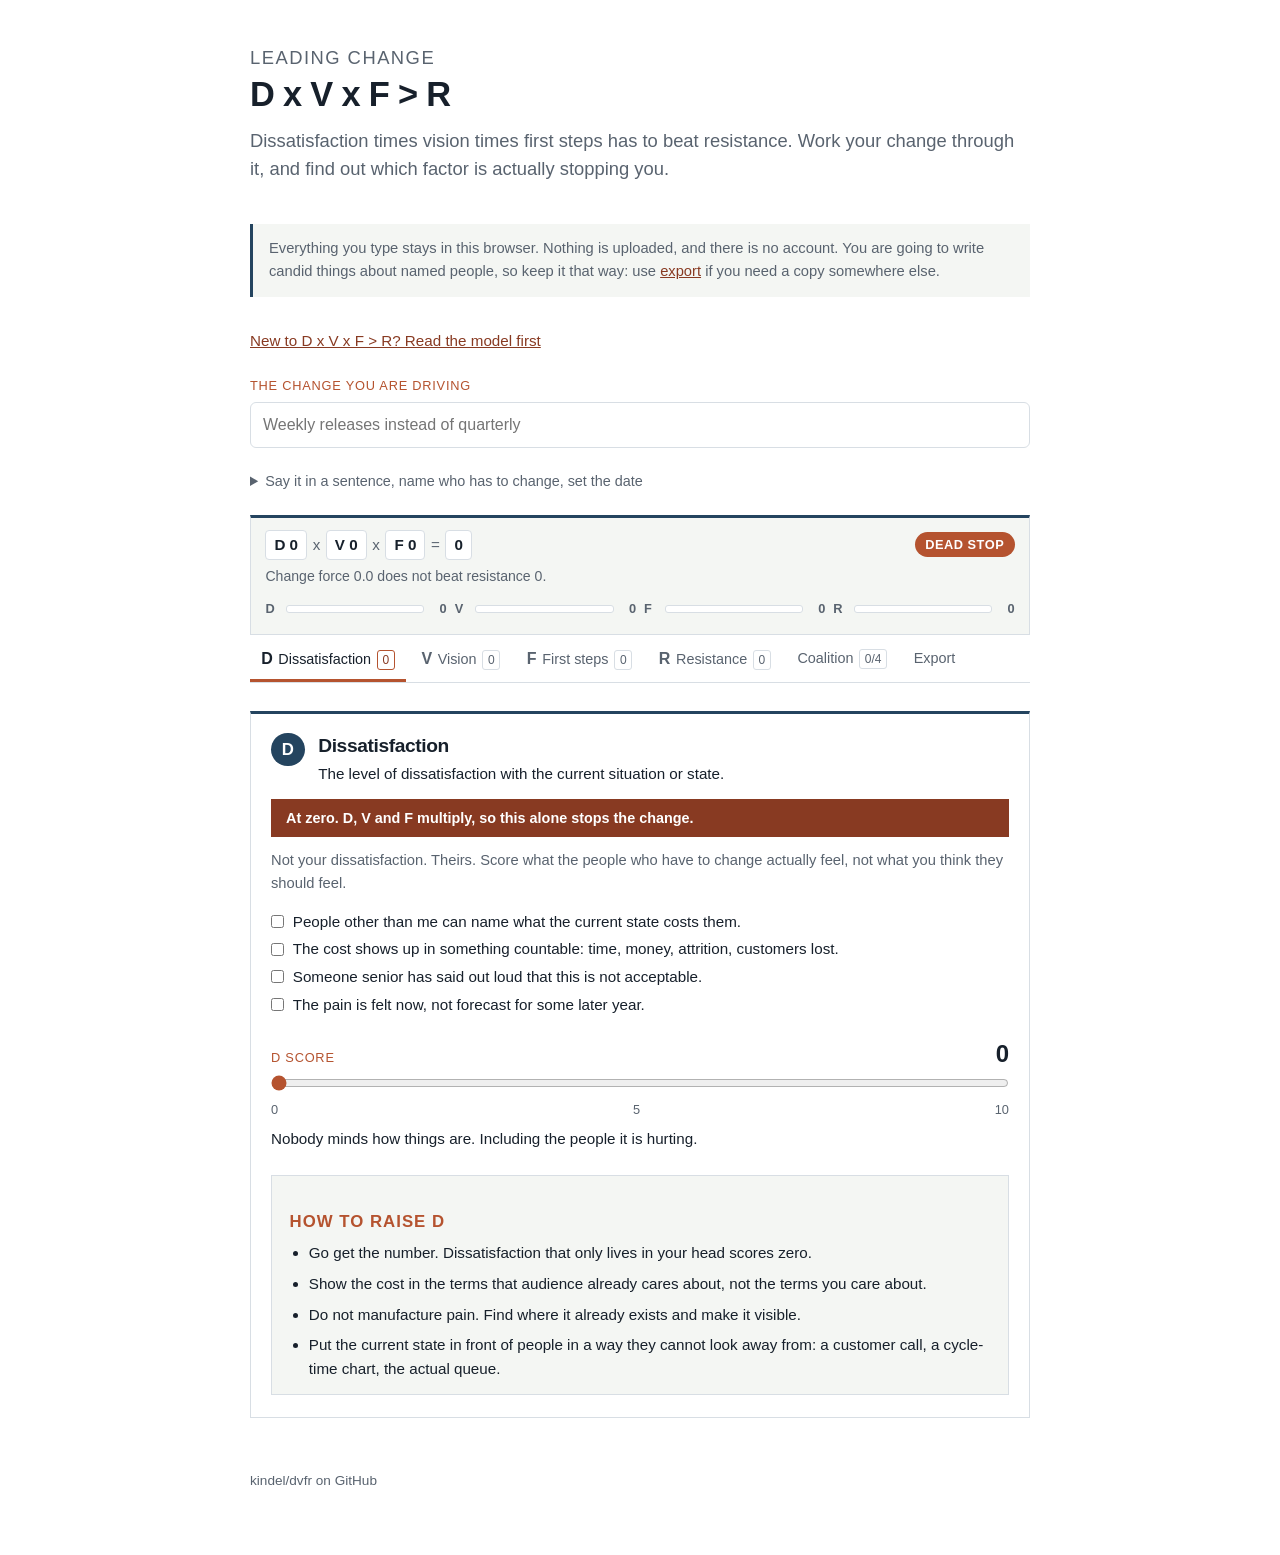
==== commit 84e66102: "Make the app safe to embed in a host page, and document the mount Adding HOSTING.md meant testing it" ====
--- a/index.html
+++ b/index.html
@@ -13,9 +13,6 @@
       <h1>D x V x F &gt; R</h1>
       <p>Dissatisfaction times vision times first steps has to beat resistance. Work your change
         through it, and find out which factor is actually stopping you.</p>
-      <p class="dvfr-lede-links">
-        <a href="guide.html" id="dvfr-guide-link">Read the model first</a>
-      </p>
     </header>
 
     <div class="dvfr-app" id="dvfr-app">
@@ -24,6 +21,10 @@
         You are going to write candid things about named people, so keep it that way: use
         <a href="#dvfr-panel-export" data-dvfr-tab="export">export</a> if you need a copy somewhere
         else.
+      </p>
+
+      <p class="dvfr-app-links">
+        <a href="guide.html" id="dvfr-guide-link">New to D x V x F &gt; R? Read the model first</a>
       </p>
 
       <section class="dvfr-change" aria-labelledby="dvfr-h-change">
@@ -56,10 +57,11 @@
         </details>
       </section>
 
+      <p class="dvfr-visually-hidden" id="dvfr-live" aria-live="polite"></p>
+
       <div id="dvfr-sticky-sentinel" aria-hidden="true"></div>
       <div class="dvfr-sticky" id="dvfr-sticky">
-        <div class="dvfr-scorebar" id="dvfr-scorebar" aria-live="polite"
-          aria-label="Current score"></div>
+        <div class="dvfr-scorebar" id="dvfr-scorebar" aria-label="Current score"></div>
 
         <div class="dvfr-tabs" role="tablist" aria-label="Workbook sections" id="dvfr-tablist">
         <button type="button" role="tab" class="dvfr-tab dvfr-tab-d" id="dvfr-tab-d"
@@ -124,7 +126,7 @@
           <p class="dvfr-actions">
             <button type="button" class="dvfr-btn" id="dvfr-add-step">Add a first step</button>
           </p>
-          <div id="dvfr-steps-read" class="dvfr-readout" aria-live="polite"></div>
+          <div id="dvfr-steps-read" class="dvfr-readout"></div>
         </section>
         <section class="dvfr-block" aria-labelledby="dvfr-h-wins">
           <h3 id="dvfr-h-wins">Early wins to celebrate in public</h3>
@@ -148,7 +150,7 @@
           <p class="dvfr-actions">
             <button type="button" class="dvfr-btn" id="dvfr-add-person">Add a person</button>
           </p>
-          <div id="dvfr-people-read" class="dvfr-readout" aria-live="polite"></div>
+          <div id="dvfr-people-read" class="dvfr-readout"></div>
         </section>
       </section>
 
@@ -157,7 +159,7 @@
         <section class="dvfr-block" aria-labelledby="dvfr-h-coalition">
           <h3 id="dvfr-h-coalition">Build the coalition</h3>
           <p class="dvfr-step-help" id="dvfr-coalition-rule"></p>
-          <div id="dvfr-coalition-read" class="dvfr-readout" aria-live="polite"></div>
+          <div id="dvfr-coalition-read" class="dvfr-readout"></div>
           <div id="dvfr-coalition" class="dvfr-cards"></div>
           <p class="dvfr-actions">
             <button type="button" class="dvfr-btn" id="dvfr-add-ally">Add a leader</button>
--- a/css/dvfr.css
+++ b/css/dvfr.css
@@ -74,9 +74,11 @@
   font-size: 1.15rem;
 }
 
-.dvfr-lede-links {
-  margin-top: 0.9rem !important;
-  font-size: 1rem !important;
+/* Inside .dvfr-app on purpose: that div is the seam a host copies, so the link
+   to the guide has to travel with it. */
+.dvfr-app-links {
+  margin: 0 0 1.5rem;
+  font-size: 0.95rem;
 }
 
 .dvfr-back {
@@ -145,7 +147,8 @@
    block's height here would shift the page, un-stick the block, and oscillate. */
 .dvfr-sticky {
   position: sticky;
-  top: 0;
+  /* A host with its own fixed header sets --dvfr-sticky-top to its height. */
+  top: var(--dvfr-sticky-top, 0px);
   z-index: 20;
   background: var(--dvfr-paper);
 }
